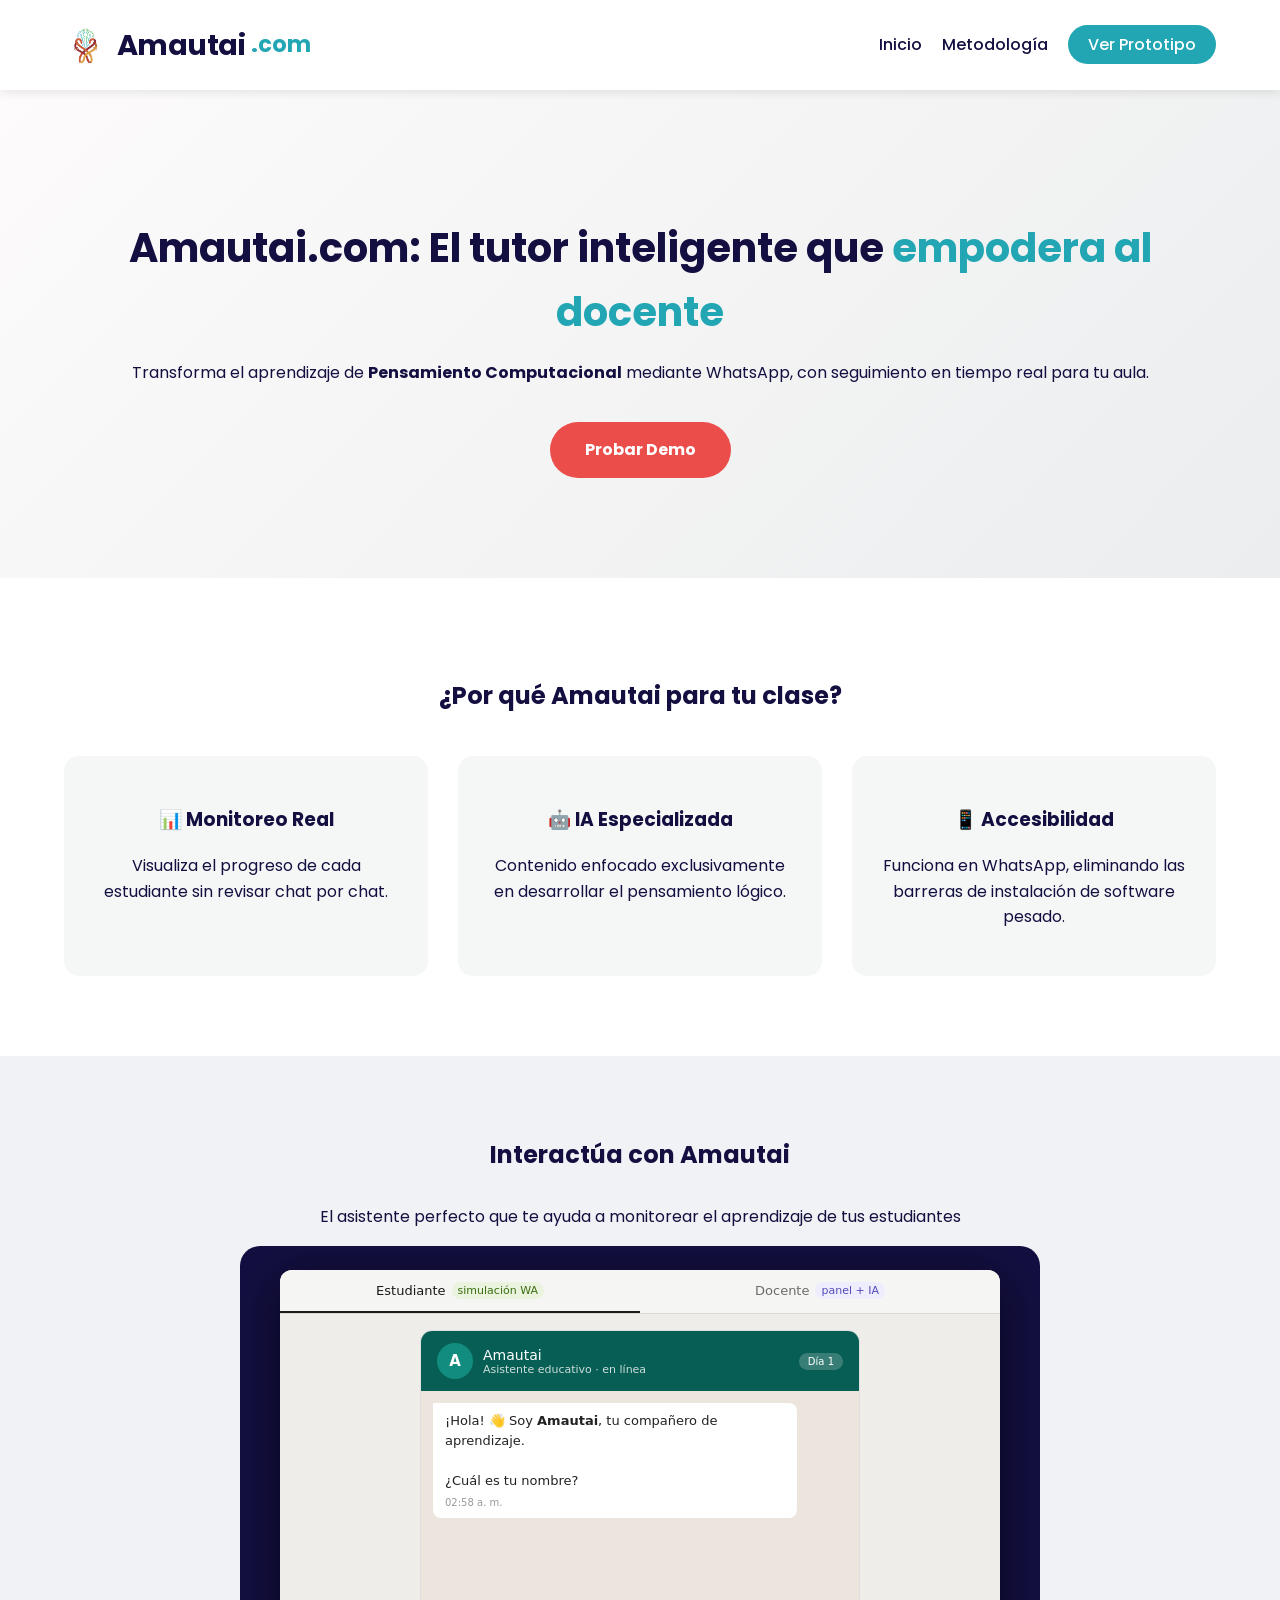
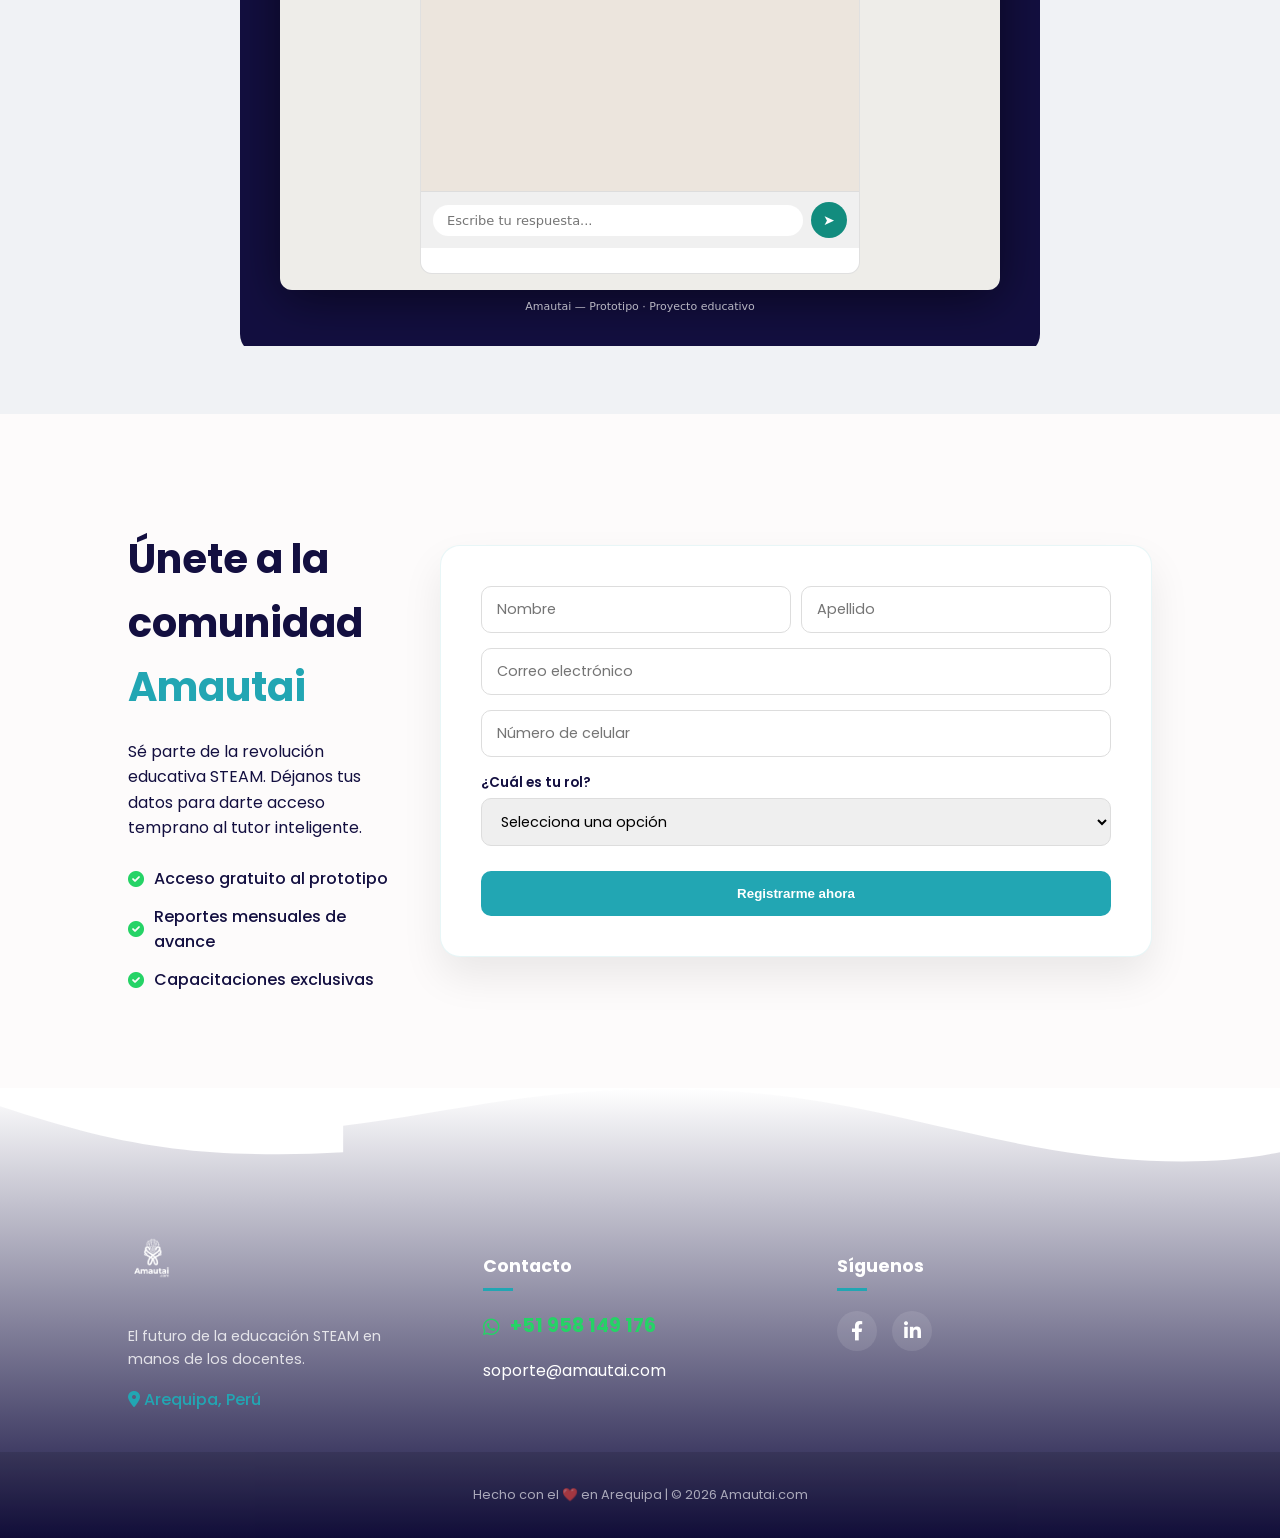
==== index.html @ c3c6268c "Add files via upload" ====
<!DOCTYPE html>
<html lang="es">
<head>
    <meta charset="UTF-8">
    <meta name="viewport" content="width=device-width, initial-scale=1.0">
    <title>Amautai - Tutor Inteligente de Pensamiento Computacional</title>
    <link rel="stylesheet" href="style.css">
    <link href="https://fonts.googleapis.com/css2?family=Poppins:wght@300;400;700&display=swap" rel="stylesheet">
    <link rel="stylesheet" href="https://cdnjs.cloudflare.com/ajax/libs/font-awesome/6.0.0/css/all.min.css">
</head>
<body>

    <nav class="navbar horizontal-nav">
        <div class="logo-container-horizontal">
            <img src="logo_simbolo.png" alt="Amautai Símbolo" class="logo-symbol">
            <span class="logo-text-horizontal">Amautai</span>
            <span class="logo-dot-horizontal">.com</span>
        </div>
        <ul>
            <li><a href="#inicio">Inicio</a></li>
            <li><a href="#metodologia">Metodología</a></li>
            <li><a href="#prototipo" class="btn-nav">Ver Prototipo</a></li>
        </ul>
    </nav>

    <header id="inicio" class="hero">
        <div class="hero-content">
            <h1>Amautai.com: El tutor inteligente que <span>empodera al docente</span></h1>
            <p>Transforma el aprendizaje de <strong>Pensamiento Computacional</strong> mediante WhatsApp, con seguimiento en tiempo real para tu aula.</p>
            <a href="#prototipo" class="cta-button">Probar Demo</a>
        </div>
    </header>

    <section id="metodologia" class="features">
        <h2>¿Por qué Amautai para tu clase?</h2>
        <div class="grid-features">
            <div class="card">
                <h3>📊 Monitoreo Real</h3>
                <p>Visualiza el progreso de cada estudiante sin revisar chat por chat.</p>
            </div>
            <div class="card">
                <h3>🤖 IA Especializada</h3>
                <p>Contenido enfocado exclusivamente en desarrollar el pensamiento lógico.</p>
            </div>
            <div class="card">
                <h3>📱 Accesibilidad</h3>
                <p>Funciona en WhatsApp, eliminando las barreras de instalación de software pesado.</p>
            </div>
        </div>
    </section>

<section id="prototipo" style="padding: 60px 0; background: #f0f2f5; text-align: center;">
    <h2 style="margin-bottom: 30px;">Interactúa con Amautai</h2>
     <p>El asistente perfecto que te ayuda a monitorear el aprendizaje de tus estudiantes</p>
    <div style="max-width: 800px; margin: 0 auto; border-radius: 20px; overflow: hidden; shadow: 0 10px 30px rgba(0,0,0,0.1);">
        <iframe src="prototipo.html" width="100%" height="700px" frameborder="0"></iframe>
    </div>
</section>
 
<section id="inscripcion" class="registration-section">
    <div class="container-form">
        <div class="form-text">
            <h2>Únete a la comunidad <span>Amautai</span></h2>
            <p>Sé parte de la revolución educativa STEAM. Déjanos tus datos para darte acceso temprano al tutor inteligente.</p>
            <ul class="form-benefits">
                <li><i class="fas fa-check-circle"></i> Acceso gratuito al prototipo</li>
                <li><i class="fas fa-check-circle"></i> Reportes mensuales de avance</li>
                <li><i class="fas fa-check-circle"></i> Capacitaciones exclusivas</li>
            </ul>
        </div>

        <div class="form-card">
            <form id="form-amautai">
              <div class="input-group">
                  <input type="text" name="Nombre" placeholder="Nombre" required>
                  <input type="text" name="Apellido" placeholder="Apellido" required>
              </div>
              <input type="email" name="Email" placeholder="Correo electrónico" required>
              <input type="tel" name="Celular" placeholder="Número de celular" required>
              
              <label for="rol">¿Cuál es tu rol?</label>
              <select id="rol" name="Rol" required>
                  <option value="" disabled selected>Selecciona una opción</option>
                  <option value="Docente">Docente</option>
                  <option value="Estudiante">Estudiante</option>
                  <option value="Director">Director de escuela</option>
                  <option value="Funcionario">Funcionario Público</option>
                  <option value="Otro">Otro</option>
              </select>
          
              <button type="submit" id="submit-btn" class="submit-btn">Registrarme ahora</button>
          </form>
          <script>
            const scriptURL = 'https://script.google.com/macros/s/AKfycbyCbWYqP9tep41-vk91Jm6f6fj07LHqyjNJozGKIVp92gCqxiF45FGIAkesZB-j1jw/exec' // Pega tu URL aquí
            const form = document.getElementById('form-amautai')
            const btn = document.getElementById('submit-btn')
          
            form.addEventListener('submit', e => {
              e.preventDefault()
              btn.disabled = true
              btn.innerText = "Enviando..."
              
              fetch(scriptURL, { method: 'POST', body: new FormData(form)})
                .then(response => {
                    alert('¡Gracias! Te has registrado correctamente en Amautai.')
                    btn.disabled = false
                    btn.innerText = "Registrarme ahora"
                    form.reset()
                })
                .catch(error => {
                    console.error('Error!', error.message)
                    alert('Hubo un error. Intenta de nuevo.')
                    btn.disabled = false
                })
            })
          </script>
        </div>
    </div>
</section>

<footer class="footer-styled">
    <div class="footer-wave">
        <svg data-name="Layer 1" xmlns="http://www.w3.org/2000/svg" viewBox="0 0 1200 120" preserveAspectRatio="none">
            <path d="M321.39,56.44c58-10.79,114.16-30.13,172-41.86,82.39-16.72,168.19-17.73,250.45-.39C823.78,31,906.67,72,985.66,92.83c70.05,18.48,146.53,26.09,214.34,3V0H0V27.35c63.47,33.41,111.2,53.15,162.22,63.22,47.85,9.44,105.27,11.2,159.17,5.87Z" class="shape-fill"></path>
        </svg>
    </div>
    
    <div class="footer-content">
        <div class="footer-brand">
            <img src="logo.png" alt="Amautai" class="footer-logo">
            <p>El futuro de la educación STEAM en manos de los docentes.</p>
            <div class="location">
                <span><i class="fas fa-map-marker-alt"></i> Arequipa, Perú</span>
            </div>
        </div>

        <div class="footer-links">
            <h4>Contacto</h4>
            <a href="https://wa.me/51958149176" class="wa-contact" target="_blank">
                <i class="fab fa-whatsapp"></i> +51 958 149 176
            </a>
            <p>soporte@amautai.com</p>
        </div>

        <div class="footer-social">
            <h4>Síguenos</h4>
            <div class="social-icons">
                <a href="https://www.facebook.com/profile.php?id=61585946237205" target="_blank" aria-label="Facebook"><i class="fab fa-facebook-f"></i></a>
                <a href="https://www.instagram.com/amautai.1?utm_source=qr&igsh=MXR4Mm44cTY4Y3E2NQ==" target="_blank" aria-label="LinkedIn"><i class="fab fa-linkedin-in"></i></a>
            </div>
        </div>
    </div>

    <div class="footer-credits">
        <p>Hecho con el ❤️ en Arequipa | &copy; 2026 Amautai.com</p>
    </div>
</footer>

</body>
</html>
---- style.css ----
:root {
    --principal: #22A6B3;
    --oscuro: #130f40;
    --acento: #eb4d4b;
    --gris-claro: #f4f7f6;
}

body {
    font-family: 'Poppins', sans-serif;
    margin: 0;
    color: var(--oscuro);
    line-height: 1.6;
    scroll-behavior: smooth;
}

/* --- BARRA DE NAVEGACIÓN HORIZONTAL --- */
.horizontal-nav {
    display: flex;
    justify-content: space-between;
    align-items: center;
    padding: 1rem 5%;
    background: white;
    box-shadow: 0 2px 10px rgba(0,0,0,0.1);
    position: sticky;
    top: 0;
    z-index: 1000;
}

.logo-container-horizontal {
    display: flex;
    align-items: center;
    gap: 10px; /* Espacio entre el símbolo y el texto */
    font-family: 'Poppins', sans-serif;
    text-decoration: none;
}

.logo-symbol {
    height: 40px; /* Ajusta la altura del símbolo */
    width: auto;
}

.logo-text-horizontal {
    font-weight: 700;
    font-size: 1.8rem;
    color: #130f40;
    letter-spacing: -0.5px; /* Junta un poco las letras de Amautai */
}

.logo-dot-horizontal {
    font-weight: 700;
    font-size: 1.4rem;
    color: #22A6B3;
    margin-left: -4px; /* ESTO junta el .com a la palabra */
    display: inline-block;
    vertical-align: baseline; /* Alinea por la parte de abajo de las letras */
}

.horizontal-nav ul {
    display: flex;
    list-style: none;
    gap: 20px;
    align-items: center;
}

.horizontal-nav a {
    text-decoration: none;
    color: var(--oscuro);
    font-weight: 500;
}

.btn-nav {
    background: var(--principal);
    color: white !important;
    padding: 8px 20px;
    border-radius: 20px;
}

/* Ajuste para móviles */
@media (max-width: 768px) {
    .horizontal-nav {
        flex-direction: column;
        gap: 15px;
    }
    .logo-container-horizontal {
        margin-bottom: 10px;
    }
}

/* Hero */
.hero {
    padding: 100px 5%;
    background: linear-gradient(135deg, #fdfbfb 0%, #ebedee 100%);
    text-align: center;
}

.hero h1 { font-size: 2.5rem; margin-bottom: 1rem; }

.hero span { color: var(--principal); }

.cta-button {
    display: inline-block;
    margin-top: 20px;
    padding: 15px 35px;
    background: var(--acento);
    color: white;
    text-decoration: none;
    border-radius: 30px;
    font-weight: bold;
    transition: 0.3s;
}

/* Secciones */
.features { padding: 80px 5%; background: white; text-align: center; }

.grid-features {
    display: grid;
    grid-template-columns: repeat(auto-fit, minmax(250px, 1fr));
    gap: 30px;
    margin-top: 40px;
}

.card {
    padding: 30px;
    border-radius: 15px;
    background: var(--gris-claro);
    transition: transform 0.3s;
}

.card:hover { transform: translateY(-10px); }

/* Espacio Prototipo */
.prototype-section {
    padding: 80px 5%;
    background: var(--oscuro);
    color: white;
    text-align: center;
}

.prototype-placeholder {
    width: 100%;
    max-width: 800px;
    height: 500px;
    margin: 40px auto;
    background: rgba(255,255,255,0.1);
    border: 2px dashed var(--principal);
    display: flex;
    align-items: center;
    justify-content: center;
    border-radius: 20px;
}

/* --- SECCIÓN DE INSCRIPCIÓN --- */
.registration-section {
    padding: 80px 10%;
    background: #fdfbfb;
    display: flex;
    justify-content: center;
}

.container-form {
    display: grid;
    grid-template-columns: 1fr 1fr;
    gap: 50px;
    align-items: center;
    max-width: 1100px;
}

.form-text h2 {
    font-size: 2.5rem;
    margin-bottom: 20px;
}

.form-text span {
    color: var(--principal);
}

.form-benefits {
    list-style: none;
    padding: 0;
    margin-top: 25px;
}

.form-benefits li {
    margin-bottom: 12px;
    display: flex;
    align-items: center;
    gap: 10px;
    font-weight: 500;
}

.form-benefits i {
    color: #25d366;
}

/* Tarjeta del Formulario */
.form-card {
    background: white;
    padding: 40px;
    border-radius: 20px;
    box-shadow: 0 20px 40px rgba(0,0,0,0.08);
    border: 1px solid rgba(34, 166, 179, 0.1);
}

#form-amautai {
    display: flex;
    flex-direction: column;
    gap: 15px;
}

.input-group {
    display: flex;
    gap: 10px;
}

input, select {
    padding: 12px 15px;
    border: 1px solid #ddd;
    border-radius: 10px;
    font-family: 'Poppins', sans-serif;
    font-size: 0.9rem;
    outline: none;
    transition: 0.3s;
}

input:focus, select:focus {
    border-color: var(--principal);
    box-shadow: 0 0 8px rgba(34, 166, 179, 0.2);
}

label {
    font-size: 0.85rem;
    font-weight: 600;
    margin-bottom: -10px;
    color: var(--oscuro);
}

.submit-btn {
    background: var(--principal);
    color: white;
    padding: 15px;
    border: none;
    border-radius: 10px;
    font-weight: bold;
    cursor: pointer;
    transition: 0.3s;
    margin-top: 10px;
}

.submit-btn:hover {
    background: var(--oscuro);
    transform: translateY(-2px);
}

/* Ajuste para móviles */
@media (max-width: 850px) {
    .container-form {
        grid-template-columns: 1fr;
        text-align: center;
    }
    .form-benefits li {
        justify-content: center;
    }
    .input-group {
        flex-direction: column;
    }
}

/* --- FOOTER ESTILIZADO --- */
.footer-styled {
    background: linear-gradient(180deg, #ffffff 0%, #130f40 100%);
    position: relative;
    padding-top: 100px;
    color: #ffffff;
}

/* El efecto de onda superior */
.footer-wave {
    position: absolute;
    top: 0;
    left: 0;
    width: 100%;
    overflow: hidden;
    line-height: 0;
}

.footer-wave svg {
    position: relative;
    display: block;
    width: calc(100% + 1.3px);
    height: 80px;
}

.footer-wave .shape-fill {
    fill: #ffffff;
}

.footer-content {
    display: grid;
    grid-template-columns: repeat(auto-fit, minmax(250px, 1fr));
    gap: 40px;
    padding: 40px 10%;
    align-items: start;
}

.footer-logo {
    height: 60px;
    filter: brightness(0) invert(1); /* Vuelve el logo blanco si es oscuro */
    margin-bottom: 15px;
}

.footer-brand p {
    font-size: 0.9rem;
    opacity: 0.8;
    max-width: 300px;
}

.location {
    margin-top: 15px;
    font-weight: 500;
    color: var(--principal);
}

.footer-links h4, .footer-social h4 {
    font-size: 1.1rem;
    margin-bottom: 20px;
    position: relative;
}

.footer-links h4::after, .footer-social h4::after {
    content: '';
    display: block;
    width: 30px;
    height: 3px;
    background: var(--principal);
    margin-top: 8px;
}

.wa-contact {
    display: flex;
    align-items: center;
    gap: 10px;
    color: #25d366;
    text-decoration: none;
    font-size: 1.2rem;
    font-weight: 700;
    transition: 0.3s;
}

.wa-contact:hover {
    transform: scale(1.05);
}

.social-icons {
    display: flex;
    gap: 15px;
}

.social-icons a {
    width: 40px;
    height: 40px;
    background: rgba(255,255,255,0.1);
    display: flex;
    align-items: center;
    justify-content: center;
    border-radius: 50%;
    color: white;
    text-decoration: none;
    transition: 0.4s;
    font-size: 1.2rem;
}

.social-icons a:hover {
    background: var(--principal);
    transform: translateY(-5px);
    box-shadow: 0 5px 15px rgba(34, 166, 179, 0.4);
}

.footer-credits {
    text-align: center;
    padding: 20px;
    background: rgba(0,0,0,0.2);
    font-size: 0.8rem;
    opacity: 0.6;
}

/* Mobile Adjustments */
@media (max-width: 768px) {
    .footer-content { text-align: center; }
    .social-icons { justify-content: center; }
    .footer-brand p { margin: 0 auto; }
}
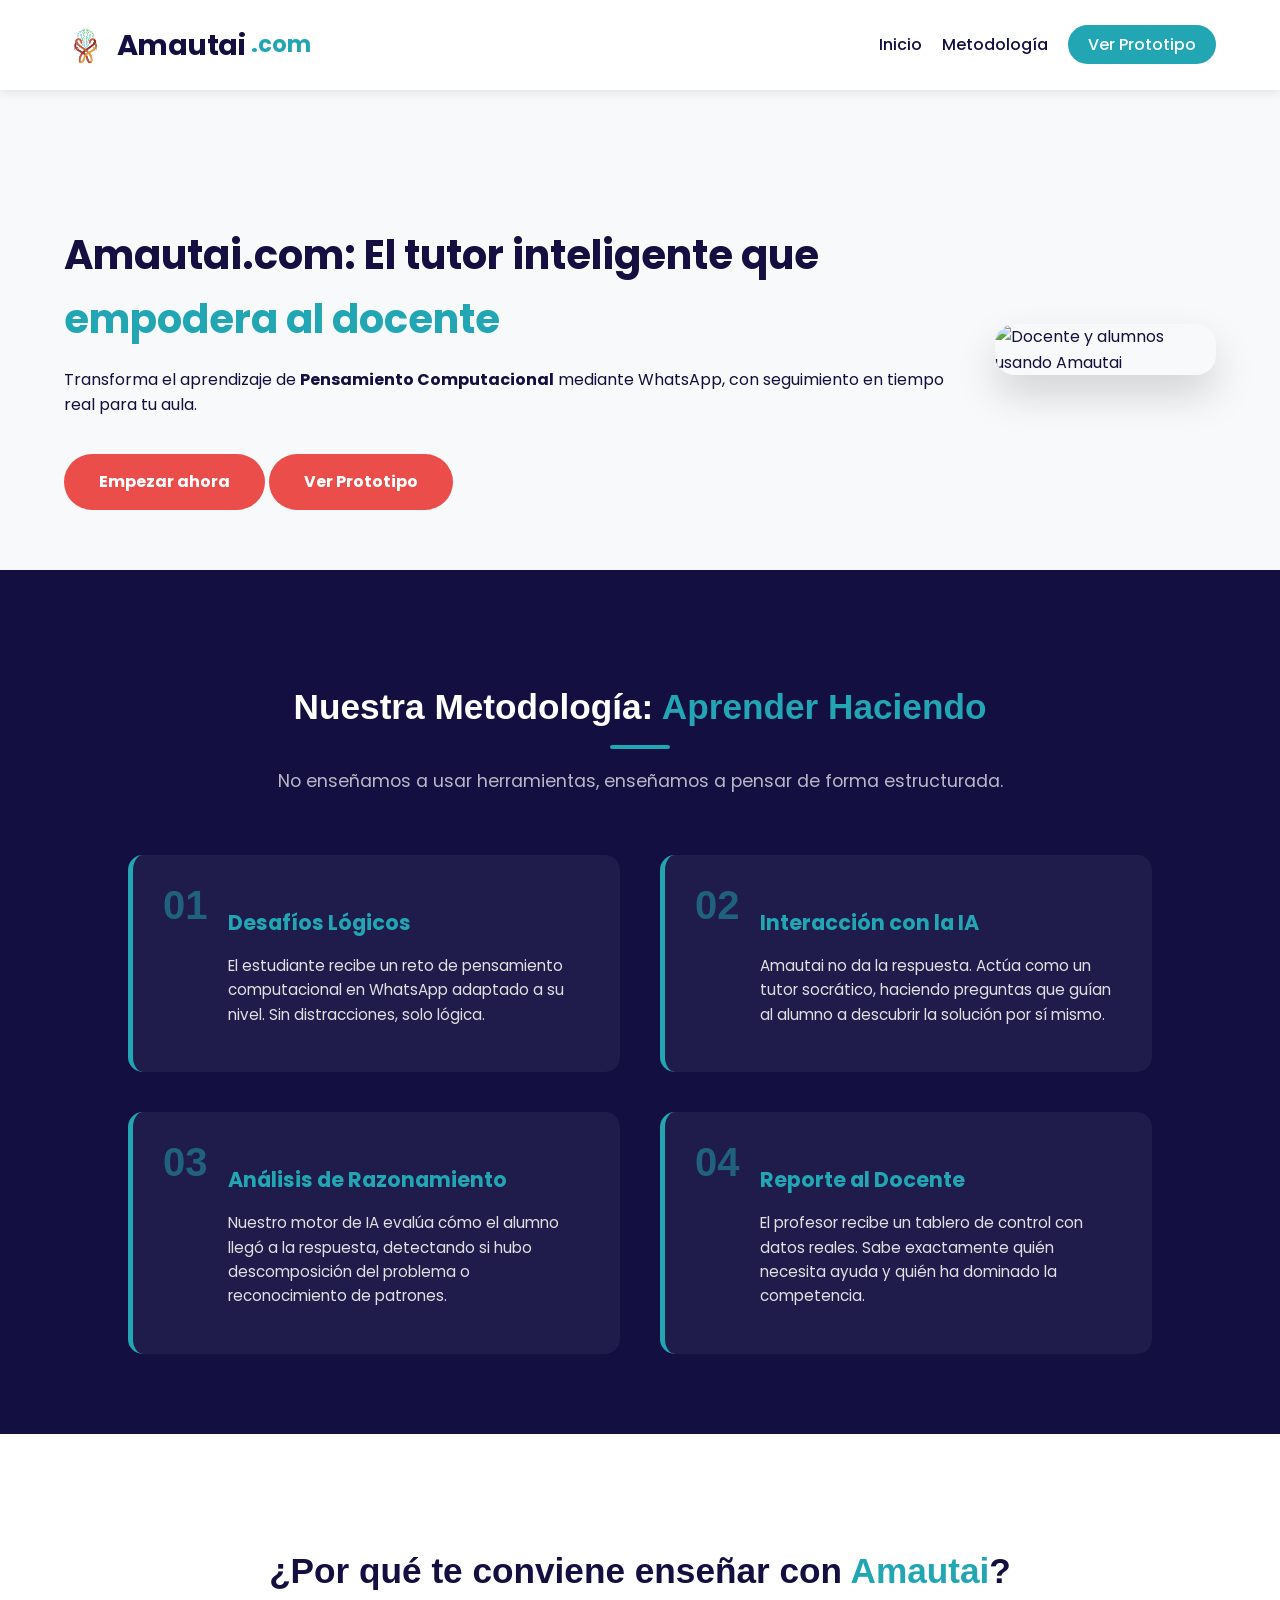
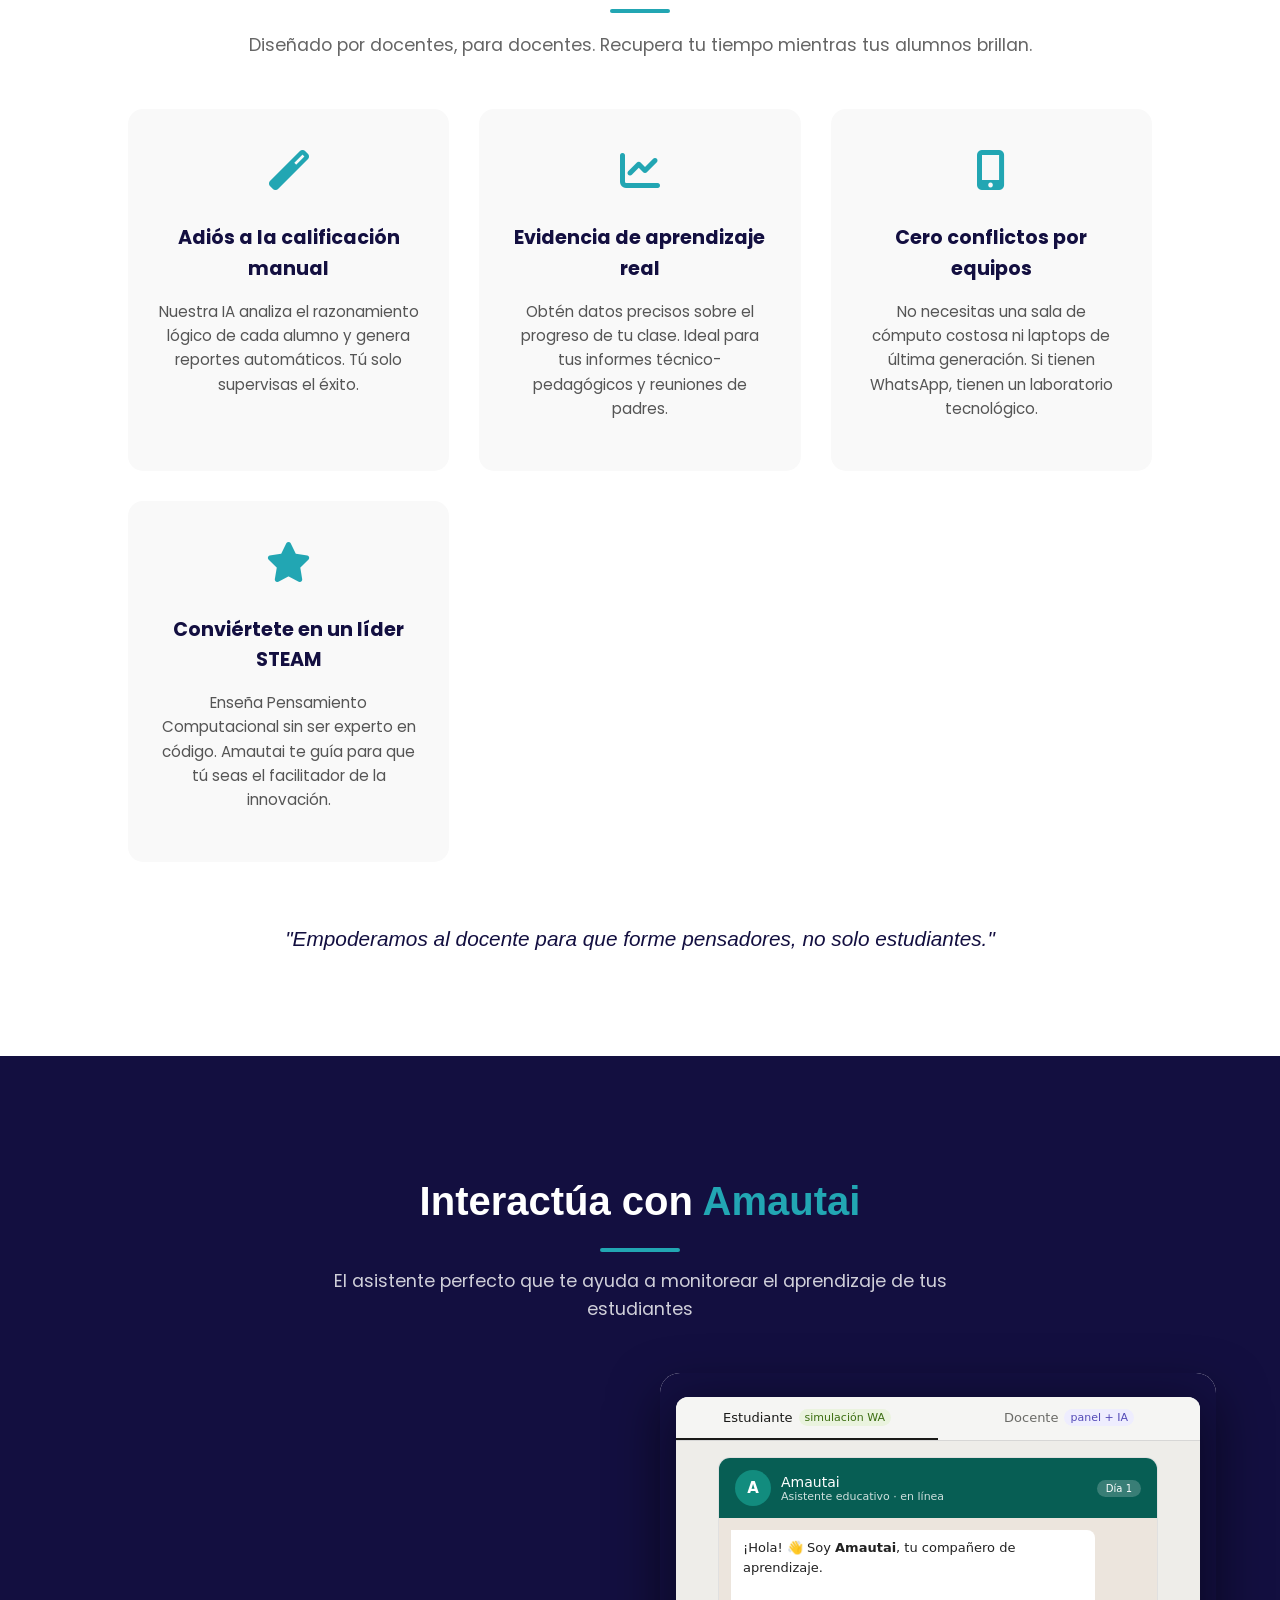
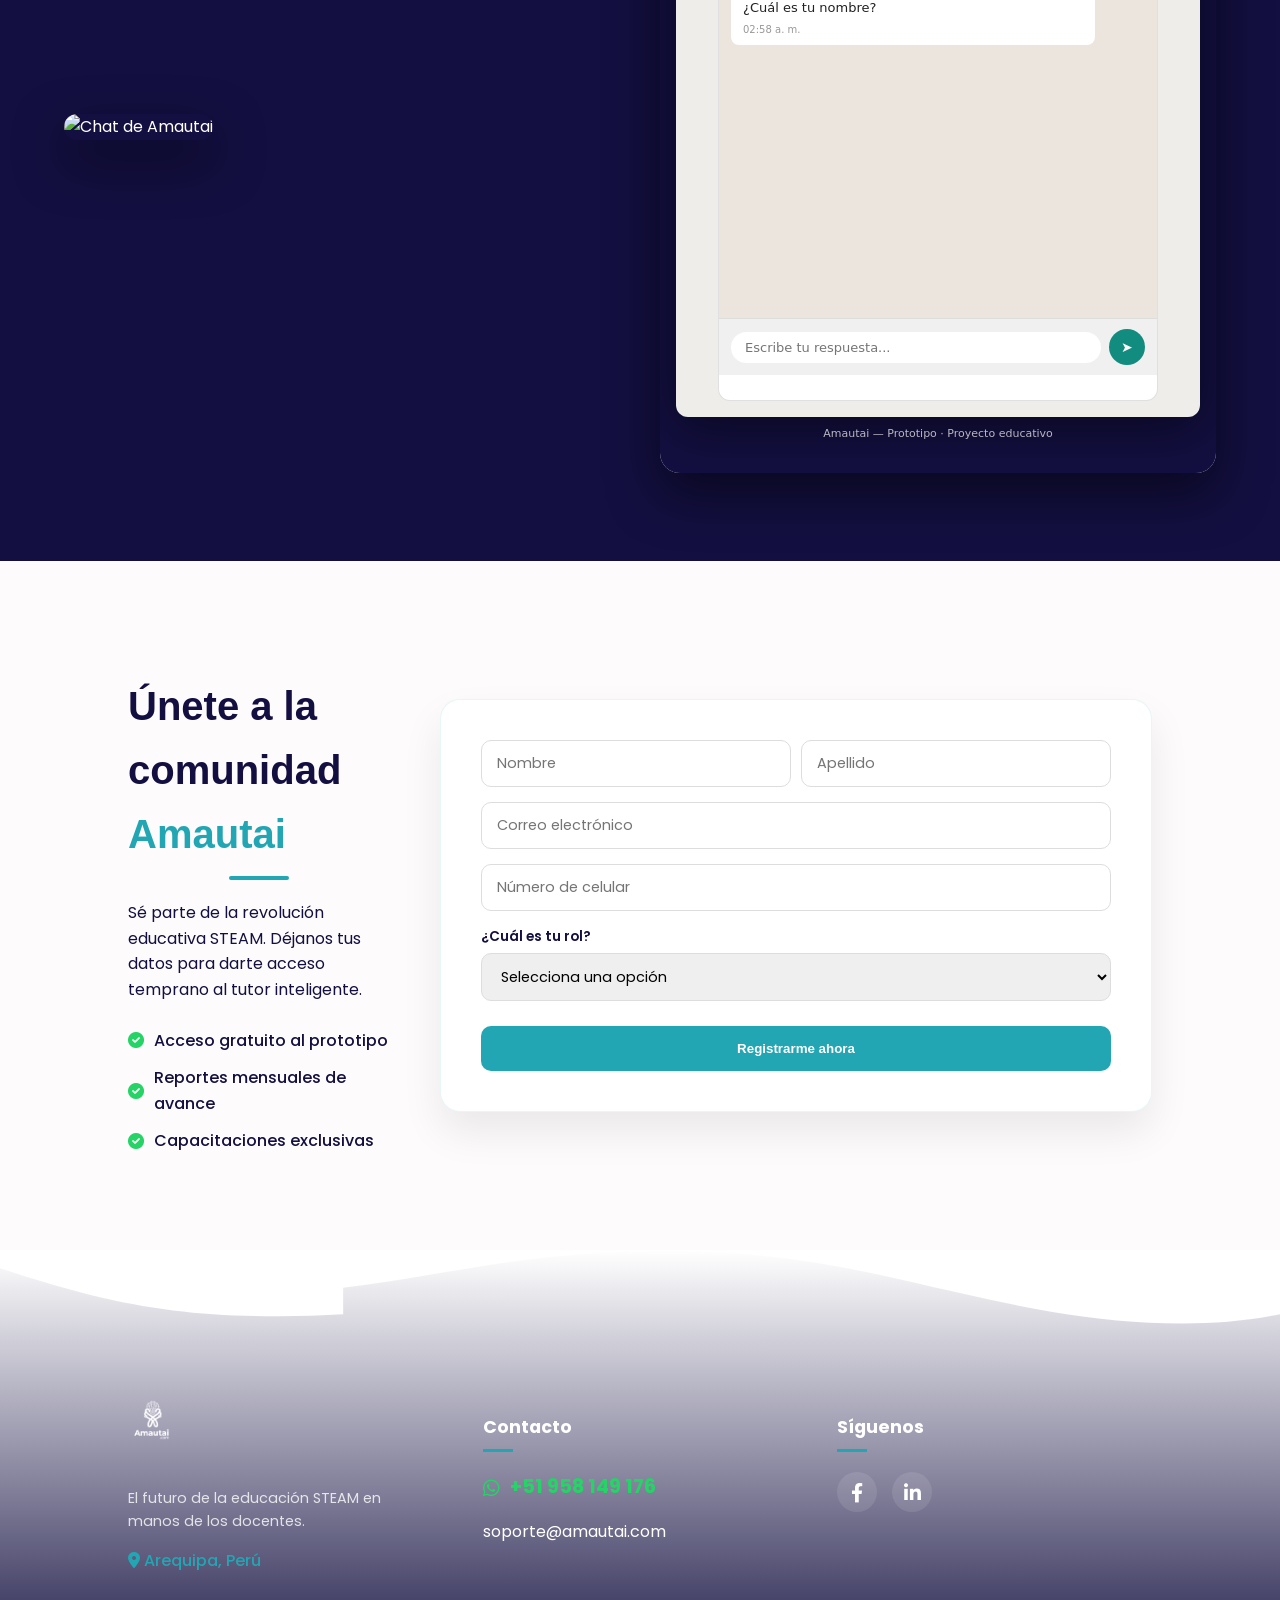
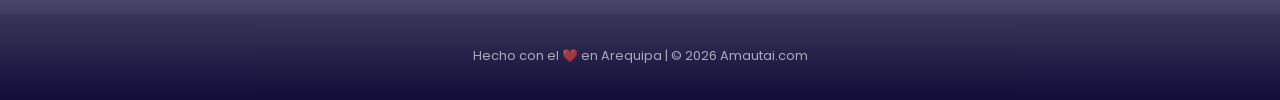
==== commit 742f6720: "Add files via upload" ====
--- a/index.html
+++ b/index.html
@@ -22,38 +22,115 @@
             <li><a href="#prototipo" class="btn-nav">Ver Prototipo</a></li>
         </ul>
     </nav>
-
-    <header id="inicio" class="hero">
-        <div class="hero-content">
-            <h1>Amautai.com: El tutor inteligente que <span>empodera al docente</span></h1>
+    
+<section id="inicio" class="hero-section">
+    <div class="hero-container">
+        <div class="hero-text">
+           <h1>Amautai.com: El tutor inteligente que <span>empodera al docente</span></h1>
             <p>Transforma el aprendizaje de <strong>Pensamiento Computacional</strong> mediante WhatsApp, con seguimiento en tiempo real para tu aula.</p>
-            <a href="#prototipo" class="cta-button">Probar Demo</a>
-        </div>
-    </header>
-
-    <section id="metodologia" class="features">
-        <h2>¿Por qué Amautai para tu clase?</h2>
-        <div class="grid-features">
-            <div class="card">
-                <h3>📊 Monitoreo Real</h3>
-                <p>Visualiza el progreso de cada estudiante sin revisar chat por chat.</p>
-            </div>
-            <div class="card">
-                <h3>🤖 IA Especializada</h3>
-                <p>Contenido enfocado exclusivamente en desarrollar el pensamiento lógico.</p>
-            </div>
-            <div class="card">
-                <h3>📱 Accesibilidad</h3>
-                <p>Funciona en WhatsApp, eliminando las barreras de instalación de software pesado.</p>
-            </div>
-        </div>
-    </section>
-
-<section id="prototipo" style="padding: 60px 0; background: #f0f2f5; text-align: center;">
-    <h2 style="margin-bottom: 30px;">Interactúa con Amautai</h2>
-     <p>El asistente perfecto que te ayuda a monitorear el aprendizaje de tus estudiantes</p>
-    <div style="max-width: 800px; margin: 0 auto; border-radius: 20px; overflow: hidden; shadow: 0 10px 30px rgba(0,0,0,0.1);">
-        <iframe src="prototipo.html" width="100%" height="700px" frameborder="0"></iframe>
+            <div class="hero-btns">
+                <a href="#inscripcion" class="btn-primary">Empezar ahora</a>
+                <a href="#prototipo" class="btn-secondary">Ver Prototipo</a>
+            </div>
+        </div>
+        <div class="hero-image">
+            <img src="hero-amautai.png" alt="Docente y alumnos usando Amautai">
+        </div>
+    </div>
+</section>
+
+<section id="metodologia" class="methodology-section">
+    <div class="container">
+        <h2 class="section-title">Nuestra Metodología: <span>Aprender Haciendo</span></h2>
+        <p class="section-subtitle">No enseñamos a usar herramientas, enseñamos a pensar de forma estructurada.</p>
+
+        <div class="methodology-steps">
+            <div class="step">
+                <div class="step-number">01</div>
+                <div class="step-content">
+                    <h3>Desafíos Lógicos</h3>
+                    <p>El estudiante recibe un reto de pensamiento computacional en WhatsApp adaptado a su nivel. Sin distracciones, solo lógica.</p>
+                </div>
+            </div>
+
+            <div class="step">
+                <div class="step-number">02</div>
+                <div class="step-content">
+                    <h3>Interacción con la IA</h3>
+                    <p>Amautai no da la respuesta. Actúa como un tutor socrático, haciendo preguntas que guían al alumno a descubrir la solución por sí mismo.</p>
+                </div>
+            </div>
+
+            <div class="step">
+                <div class="step-number">03</div>
+                <div class="step-content">
+                    <h3>Análisis de Razonamiento</h3>
+                    <p>Nuestro motor de IA evalúa cómo el alumno llegó a la respuesta, detectando si hubo descomposición del problema o reconocimiento de patrones.</p>
+                </div>
+            </div>
+
+            <div class="step">
+                <div class="step-number">04</div>
+                <div class="step-content">
+                    <h3>Reporte al Docente</h3>
+                    <p>El profesor recibe un tablero de control con datos reales. Sabe exactamente quién necesita ayuda y quién ha dominado la competencia.</p>
+                </div>
+            </div>
+        </div>
+    </div>
+</section>
+
+  <section id="beneficios-docente" class="teacher-benefits">
+    <div class="container">
+        <h2 class="section-title">¿Por qué te conviene enseñar con <span>Amautai</span>?</h2>
+        <p class="section-subtitle">Diseñado por docentes, para docentes. Recupera tu tiempo mientras tus alumnos brillan.</p>
+
+        <div class="benefits-grid">
+            <div class="benefit-card">
+                <div class="benefit-icon"><i class="fas fa-magic"></i></div>
+                <h3>Adiós a la calificación manual</h3>
+                <p>Nuestra IA analiza el razonamiento lógico de cada alumno y genera reportes automáticos. Tú solo supervisas el éxito.</p>
+            </div>
+
+            <div class="benefit-card">
+                <div class="benefit-icon"><i class="fas fa-chart-line"></i></div>
+                <h3>Evidencia de aprendizaje real</h3>
+                <p>Obtén datos precisos sobre el progreso de tu clase. Ideal para tus informes técnico-pedagógicos y reuniones de padres.</p>
+            </div>
+
+            <div class="benefit-card">
+                <div class="benefit-icon"><i class="fas fa-mobile-alt"></i></div>
+                <h3>Cero conflictos por equipos</h3>
+                <p>No necesitas una sala de cómputo costosa ni laptops de última generación. Si tienen WhatsApp, tienen un laboratorio tecnológico.</p>
+            </div>
+
+            <div class="benefit-card">
+                <div class="benefit-icon"><i class="fas fa-star"></i></div>
+                <h3>Conviértete en un líder STEAM</h3>
+                <p>Enseña Pensamiento Computacional sin ser experto en código. Amautai te guía para que tú seas el facilitador de la innovación.</p>
+            </div>
+        </div>
+
+        <div class="teacher-quote">
+            <blockquote>"Empoderamos al docente para que forme pensadores, no solo estudiantes."</blockquote>
+        </div>
+    </div>
+</section>
+
+<section id="prototipo" class="prototipo-full-azul">
+    <div class="container-titulo-blanco">
+        <h2>Interactúa con <span>Amautai</span></h2>
+        <p>El asistente perfecto que te ayuda a monitorear el aprendizaje de tus estudiantes</p>
+    </div>
+    
+    <div class="proto-display">
+        <div class="proto-mockup">
+            <img src="mockup-whatsapp.png" alt="Chat de Amautai">
+        </div>
+        
+      <div class="proto-iframe">
+          <iframe src="prototipo.html" title="Simulador Amautai" scrolling="no"></iframe>
+      </div>
     </div>
 </section>
  
--- a/style.css
+++ b/style.css
@@ -87,17 +87,12 @@
 }
 
 /* Hero */
-.hero {
-    padding: 100px 5%;
-    background: linear-gradient(135deg, #fdfbfb 0%, #ebedee 100%);
-    text-align: center;
-}
-
-.hero h1 { font-size: 2.5rem; margin-bottom: 1rem; }
-
-.hero span { color: var(--principal); }
-
-.cta-button {
+
+.hero-text h1 { font-size: 2.5rem; margin-bottom: 1rem; }
+
+.hero-text span { color: var(--principal); }
+
+.btn-primary {
     display: inline-block;
     margin-top: 20px;
     padding: 15px 35px;
@@ -109,6 +104,38 @@
     transition: 0.3s;
 }
 
+.btn-secondary {
+    display: inline-block;
+    margin-top: 20px;
+    padding: 15px 35px;
+    background: var(--acento);
+    color: white;
+    text-decoration: none;
+    border-radius: 30px;
+    font-weight: bold;
+    transition: 0.3s;
+}
+
+.hero-section {
+    padding: 100px 5% 60px;
+    background: #f8f9fa;
+}
+.hero-container {
+    display: flex;
+    align-items: center;
+    gap: 50px;
+    max-width: 1200px;
+    margin: 0 auto;
+}
+.hero-image img {
+    width: 100%;
+    border-radius: 20px;
+    box-shadow: 0 20px 40px rgba(0,0,0,0.15);
+}
+@media (max-width: 768px) {
+    .hero-container { flex-direction: column; text-align: center; }
+}
+
 /* Secciones */
 .features { padding: 80px 5%; background: white; text-align: center; }
 
@@ -128,7 +155,201 @@
 
 .card:hover { transform: translateY(-10px); }
 
+/* --- SECCIÓN METODOLOGÍA --- */
+.methodology-section {
+    padding: 80px 10%;
+    background-color: #130f40; /* Fondo azul oscuro para contrastar con la sección anterior */
+    color: white;
+}
+
+.methodology-section .section-title {
+    color: white;
+    text-align: center;
+}
+
+.methodology-section .section-subtitle {
+    color: rgba(255,255,255,0.7);
+    text-align: center;
+    margin-bottom: 60px;
+}
+
+.methodology-steps {
+    display: grid;
+    grid-template-columns: 1fr 1fr;
+    gap: 40px;
+    position: relative;
+}
+
+.step {
+    display: flex;
+    gap: 20px;
+    background: rgba(255, 255, 255, 0.05);
+    padding: 30px;
+    border-radius: 15px;
+    border-left: 5px solid #22A6B3;
+    transition: 0.3s;
+}
+
+.step:hover {
+    background: rgba(255, 255, 255, 0.1);
+    transform: scale(1.02);
+}
+
+.step-number {
+    font-size: 2.5rem;
+    font-weight: 800;
+    color: #22A6B3;
+    opacity: 0.5;
+    line-height: 1;
+}
+
+.step-content h3 {
+    margin-bottom: 10px;
+    font-size: 1.3rem;
+    color: #22A6B3;
+}
+
+.step-content p {
+    font-size: 0.95rem;
+    line-height: 1.6;
+    color: #e0e0e0;
+}
+
+/* Ajuste móvil */
+@media (max-width: 850px) {
+    .methodology-steps {
+        grid-template-columns: 1fr;
+    }
+}
+
+/* --- SECCIÓN BENEFICIOS DOCENTE --- */
+.teacher-benefits {
+    padding: 80px 10%;
+    background-color: #ffffff;
+    text-align: center;
+}
+
+.section-title {
+    font-size: 2.2rem;
+    color: #130f40;
+    margin-bottom: 10px;
+}
+
+.section-title span {
+    color: #22A6B3;
+}
+
+.section-subtitle {
+    color: #666;
+    margin-bottom: 50px;
+    font-size: 1.1rem;
+}
+
+.benefits-grid {
+    display: grid;
+    grid-template-columns: repeat(auto-fit, minmax(250px, 1fr));
+    gap: 30px;
+}
+
+.benefit-card {
+    padding: 30px;
+    background: #f9f9f9;
+    border-radius: 15px;
+    transition: all 0.3s ease;
+    border-bottom: 4px solid transparent;
+}
+
+.benefit-card:hover {
+    transform: translateY(-10px);
+    background: white;
+    box-shadow: 0 15px 30px rgba(0,0,0,0.1);
+    border-bottom: 4px solid #22A6B3;
+}
+
+.benefit-icon {
+    font-size: 2.5rem;
+    color: #22A6B3;
+    margin-bottom: 20px;
+}
+
+.benefit-card h3 {
+    color: #130f40;
+    margin-bottom: 15px;
+    font-size: 1.2rem;
+}
+
+.benefit-card p {
+    font-size: 0.95rem;
+    color: #555;
+    line-height: 1.6;
+}
+
+.teacher-quote {
+    margin-top: 60px;
+    font-style: italic;
+    color: #130f40;
+    font-size: 1.3rem;
+    font-weight: 500;
+}
+
+.container-flex {
+    display: flex;
+    align-items: center;
+    gap: 60px;
+    padding: 60px 0;
+}
+.benefit-img img {
+    width: 100%;
+    max-width: 500px;
+    border-radius: 15px;
+}
+
+/* Adaptación móvil */
+@media (max-width: 768px) {
+    .teacher-benefits { padding: 50px 5%; }
+}
+
 /* Espacio Prototipo */
+
+/* --- ESTILO PARA TÍTULOS DE SECCIÓN --- */
+
+.text-center, .prototipo-preview div:first-child {
+    text-align: center; /* Centra el texto */
+    margin-bottom: 40px;
+    padding: 20px;
+}
+
+h2 {
+    font-family: 'Montserrat', sans-serif; /* O la fuente que estés usando */
+    font-size: 2.5rem;
+    color: #130f40; /* El azul oscuro de tu marca */
+    font-weight: 700;
+    margin-bottom: 15px;
+}
+
+h2 span {
+    color: #22A6B3; /* El turquesa para resaltar "Amautai" o "IA" */
+    position: relative;
+}
+
+/* Línea decorativa debajo del título para que sea "bonito" */
+h2::after {
+    content: '';
+    display: block;
+    width: 60px;
+    height: 4px;
+    background: #22A6B3;
+    margin: 10px auto 0;
+    border-radius: 2px;
+}
+
+.prototipo-preview p {
+    font-size: 1.1rem;
+    color: #666;
+    max-width: 600px;
+    margin: 0 auto;
+}
+
 .prototype-section {
     padding: 80px 5%;
     background: var(--oscuro);
@@ -148,6 +369,87 @@
     justify-content: center;
     border-radius: 20px;
 }
+
+/* --- SECCIÓN PROTOTIPO FONDO AZUL --- */
+
+.prototipo-full-azul {
+    background-color: #130f40; /* El azul oscuro de Amautai */
+    padding: 80px 5%;
+    color: white; /* Cambia el texto general a blanco */
+}
+
+.container-titulo-blanco {
+    text-align: center;
+    margin-bottom: 50px;
+}
+
+.container-titulo-blanco h2 {
+    color: white !important; /* Forzamos que sea blanco */
+    font-size: 2.5rem;
+    margin-bottom: 15px;
+}
+
+.container-titulo-blanco h2 span {
+    color: #22A6B3; /* El turquesa resalta sobre el azul */
+}
+
+/* La línea decorativa debajo del título */
+.container-titulo-blanco h2::after {
+    content: '';
+    display: block;
+    width: 80px;
+    height: 4px;
+    background: #22A6B3;
+    margin: 15px auto 0;
+    border-radius: 2px;
+}
+
+.container-titulo-blanco p {
+    color: rgba(255, 255, 255, 0.8); /* Blanco suavizado */
+    max-width: 700px;
+    margin: 0 auto;
+    font-size: 1.1rem;
+}
+
+/* Ajuste de la rejilla (Grid) */
+.proto-display {
+    display: flex;
+    flex-wrap: wrap;
+    gap: 40px;
+    max-width: 1200px;
+    margin: 0 auto;
+    align-items: center;
+}
+
+.proto-mockup, .proto-iframe {
+    flex: 1;
+    min-width: 320px;
+}
+
+.proto-iframe iframe {
+    width: 100%;
+    height: 700px; /* Aumentamos un poco la altura para que el contenido quepa cómodo */
+    border-radius: 20px;
+    border: none; /* Quitamos el borde del iframe para que no cree doble línea */
+    background: white;
+    box-shadow: 0 20px 50px rgba(0,0,0,0.5);
+    overflow: hidden; /* Evita que el iframe intente mostrar barras propias */
+}
+
+.proto-mockup img {
+    width: 100%;
+    height: 700px; /* Forzamos a que la imagen mida lo mismo que el simulador */
+    object-fit: cover; /* Esto hace que la imagen se recorte un poquito pero no se estire feo */
+    border-radius: 20px;
+    box-shadow: 0 20px 50px rgba(0,0,0,0.5);
+}
+
+/* Responsivo para celulares */
+@media (max-width: 768px) {
+    .prototipo-full-azul { padding: 50px 20px; }
+    .proto-mockup { display: none; } /* En móvil mejor solo mostrar el simulador */
+}
+
 
 /* --- SECCIÓN DE INSCRIPCIÓN --- */
 .registration-section {
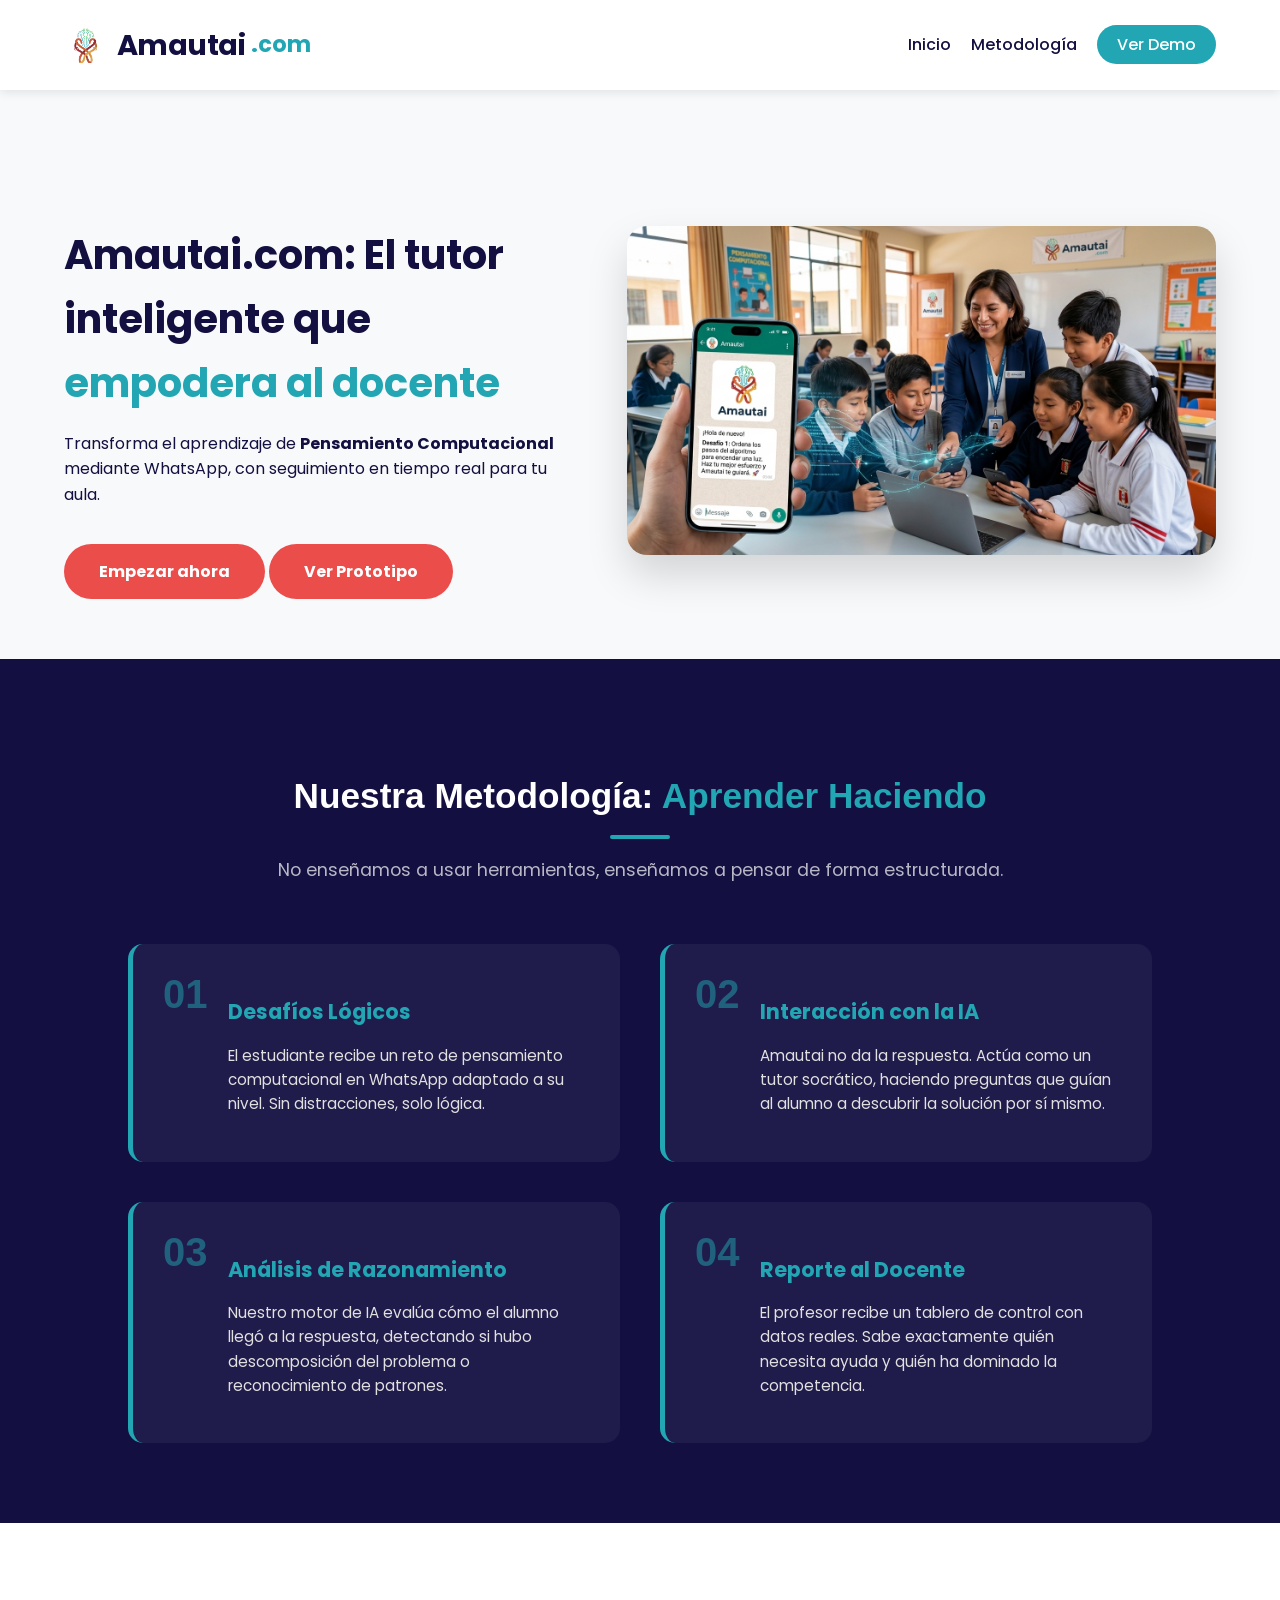
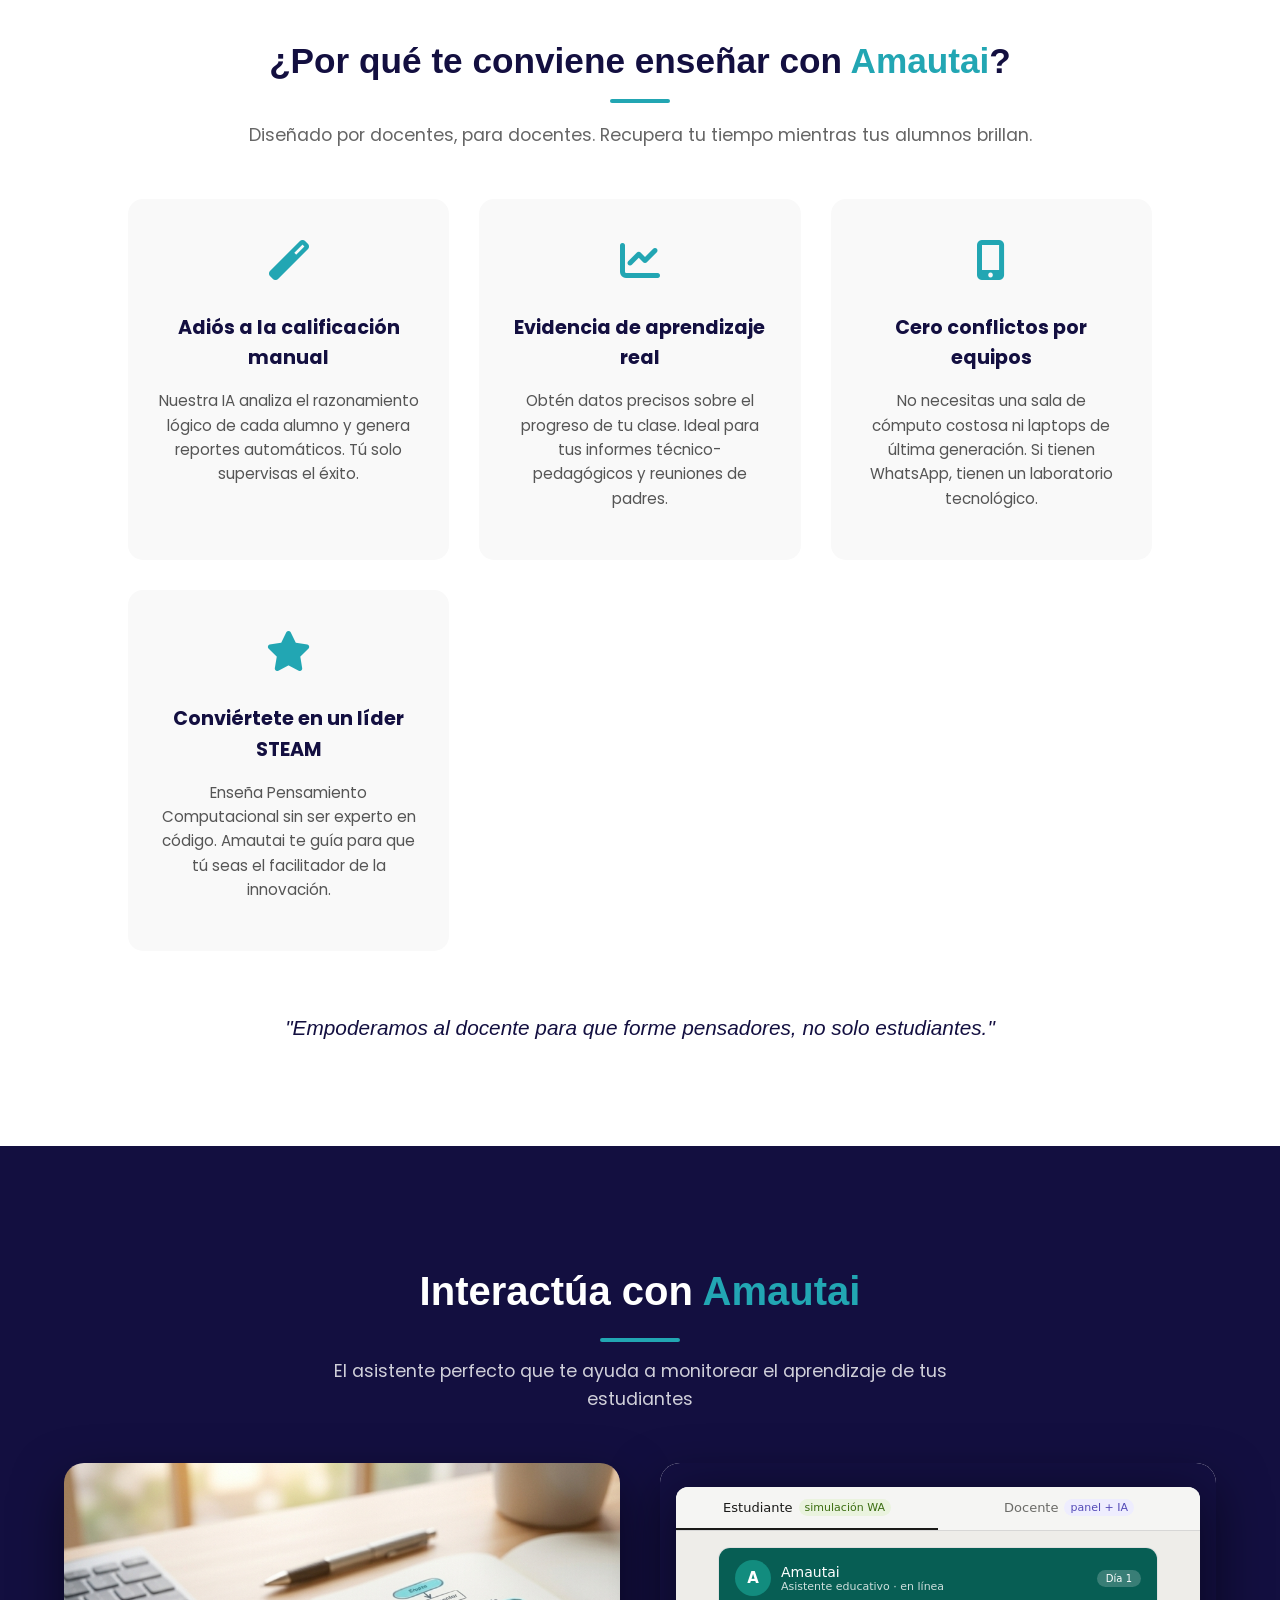
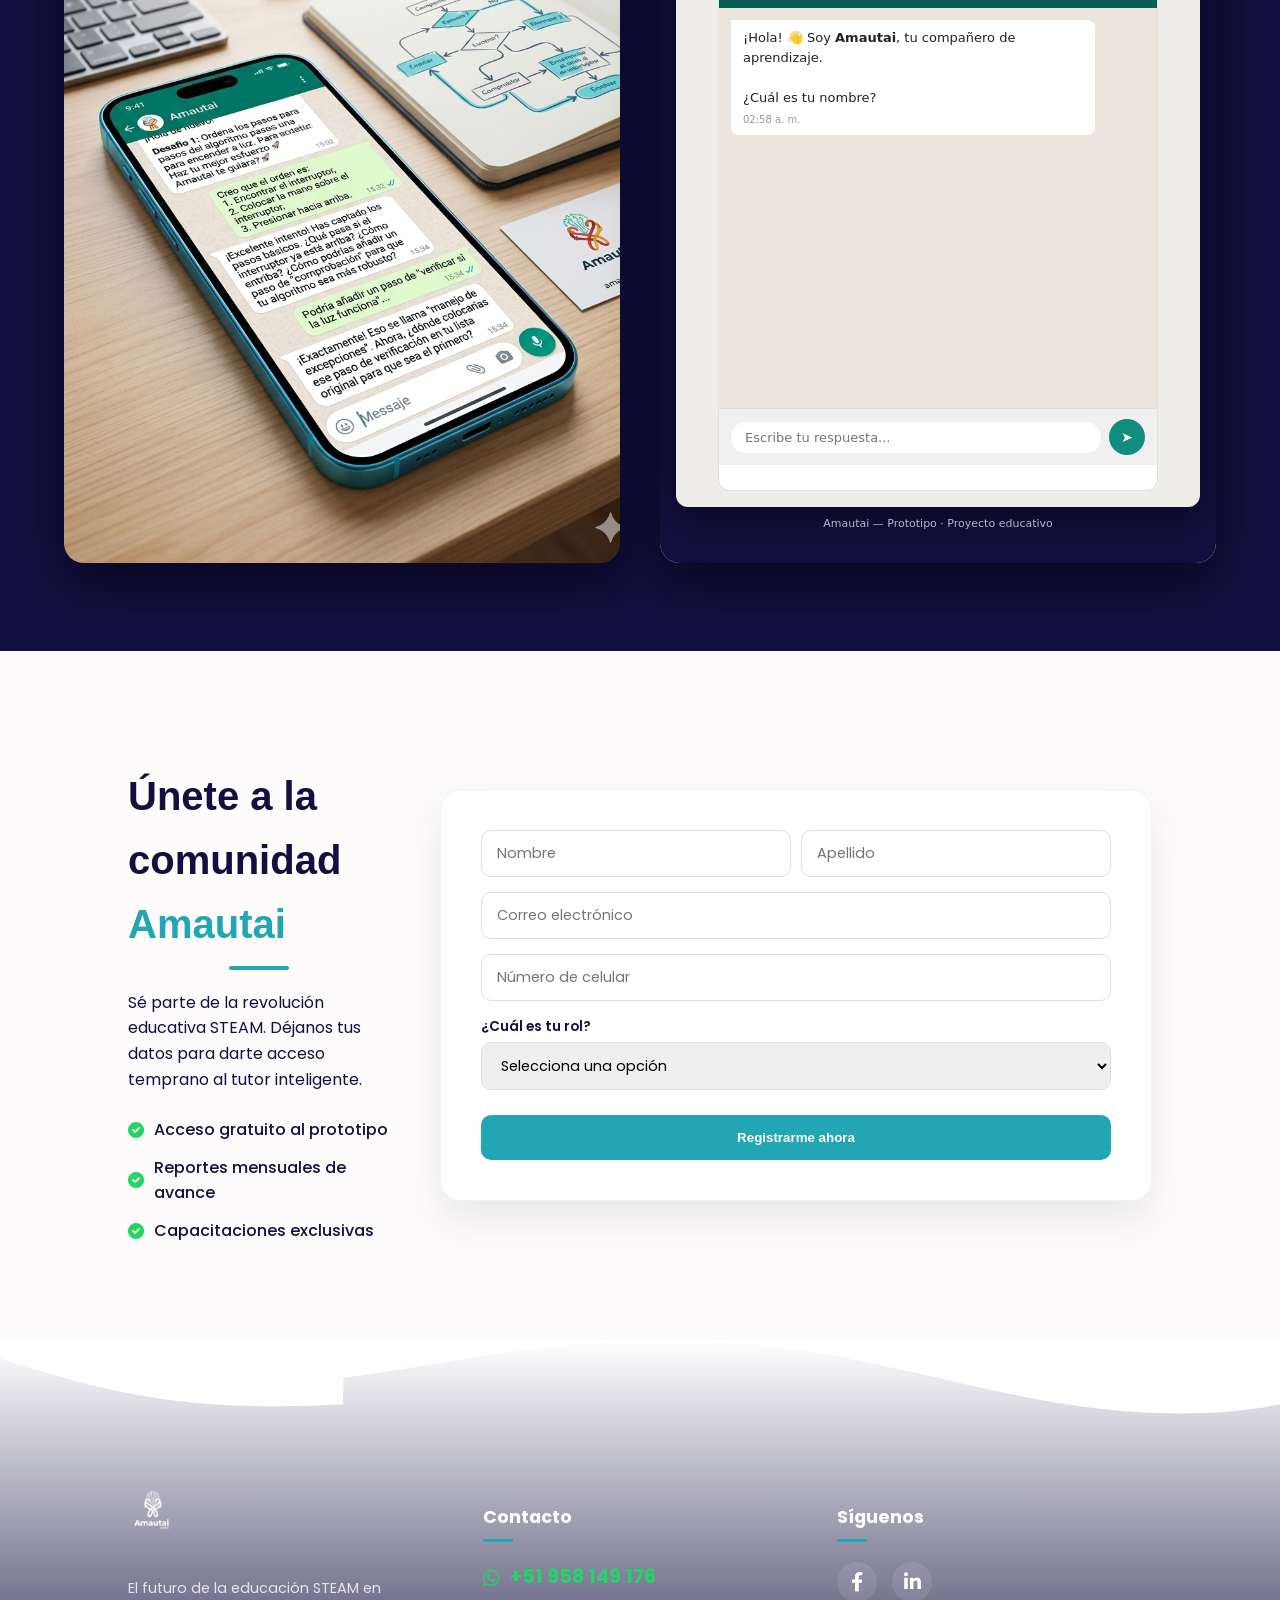
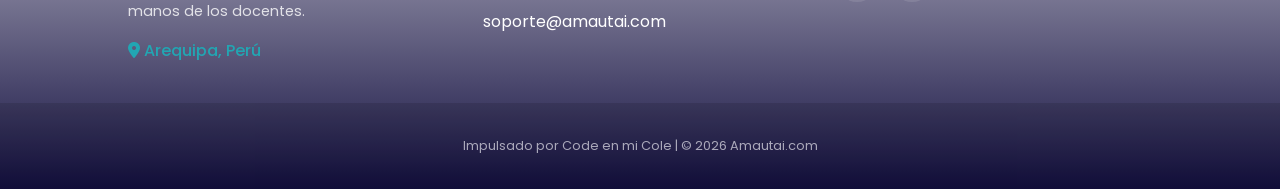
==== commit 5f6c7143: "Update index.html" ====
--- a/index.html
+++ b/index.html
@@ -19,7 +19,7 @@
         <ul>
             <li><a href="#inicio">Inicio</a></li>
             <li><a href="#metodologia">Metodología</a></li>
-            <li><a href="#prototipo" class="btn-nav">Ver Prototipo</a></li>
+            <li><a href="#prototipo" class="btn-nav">Ver Demo</a></li>
         </ul>
     </nav>
     
@@ -229,9 +229,9 @@
     </div>
 
     <div class="footer-credits">
-        <p>Hecho con el ❤️ en Arequipa | &copy; 2026 Amautai.com</p>
+        <p>Impulsado por Code en mi Cole | &copy; 2026 Amautai.com</p>
     </div>
 </footer>
 
 </body>
-</html>+</html>
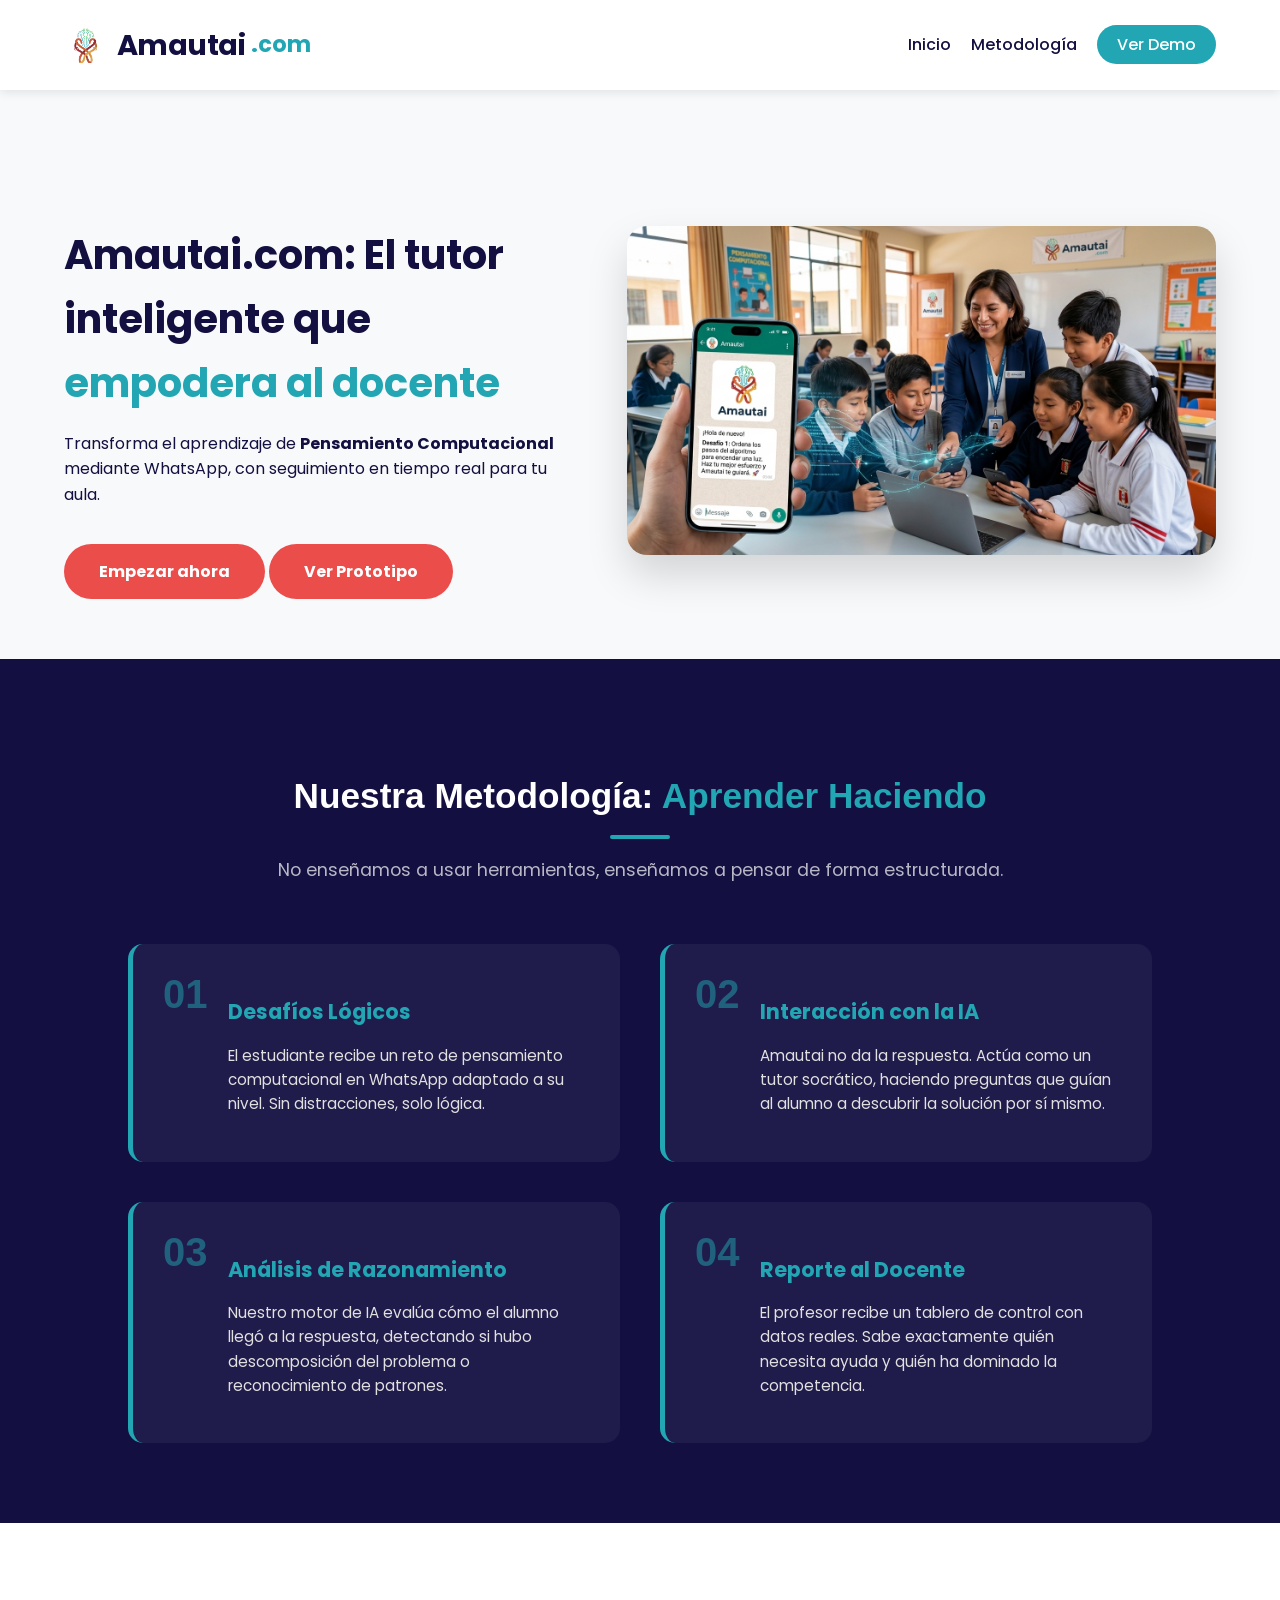
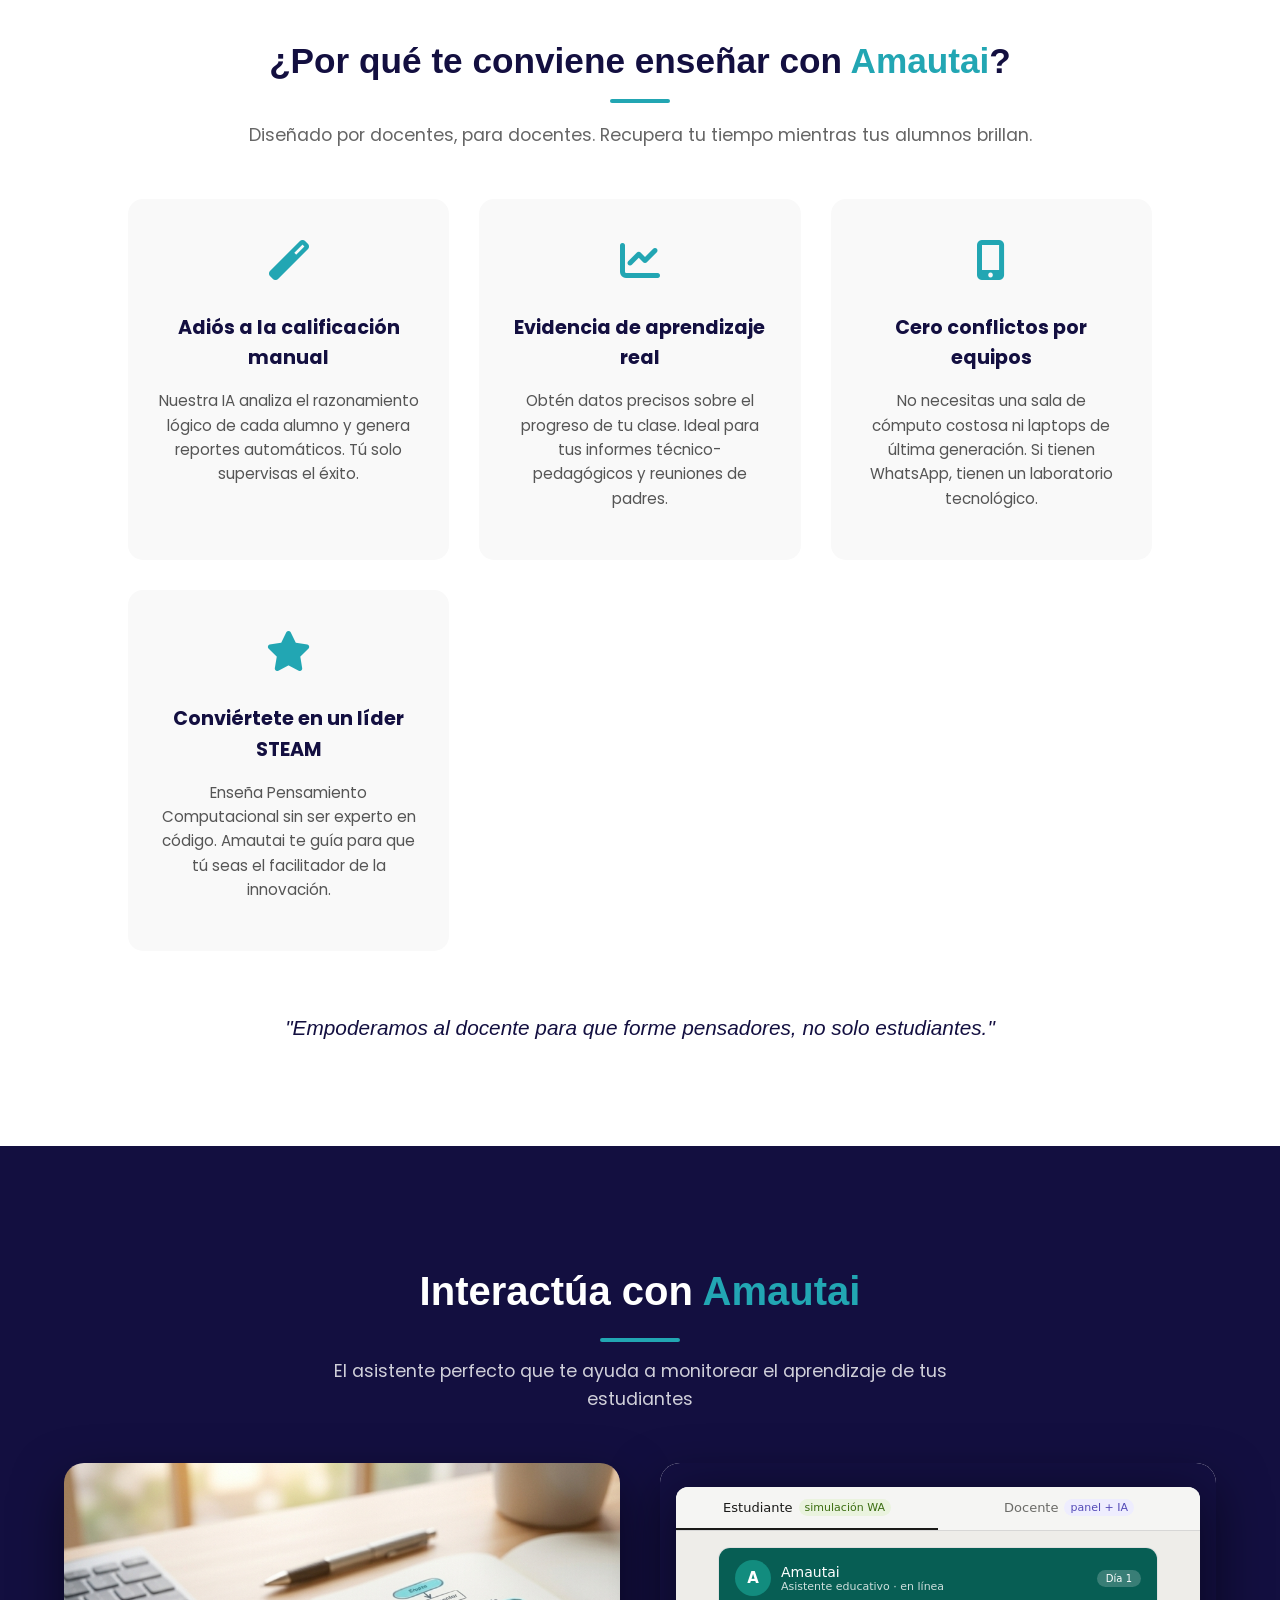
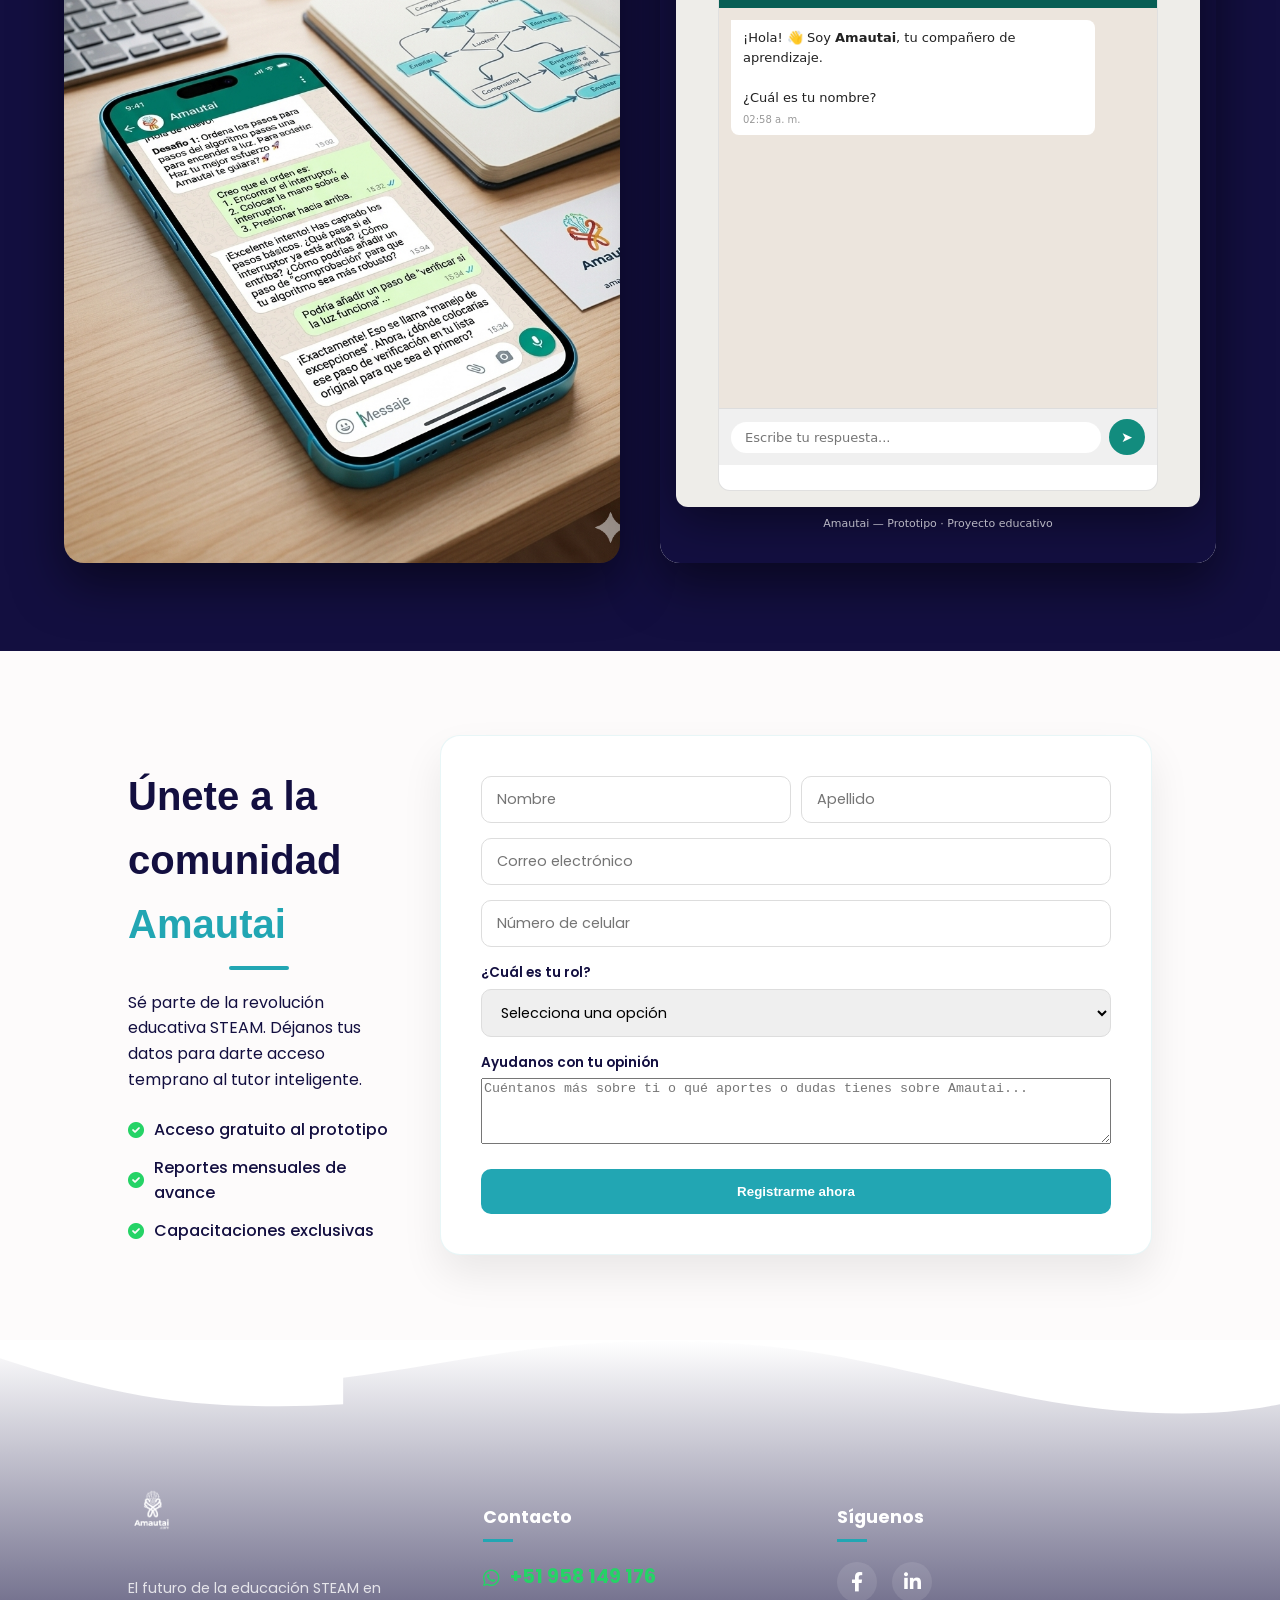
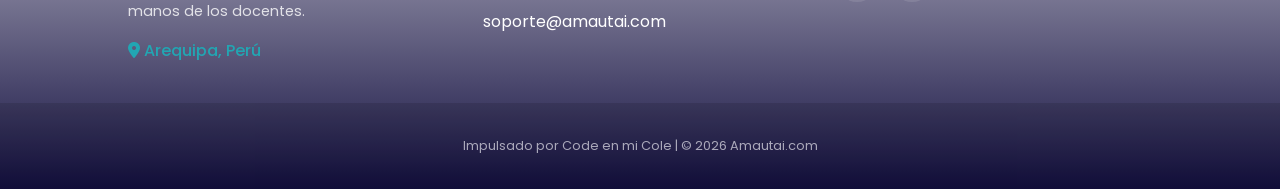
==== commit c9dc6161: "Update index.html" ====
--- a/index.html
+++ b/index.html
@@ -164,7 +164,10 @@
                   <option value="Funcionario">Funcionario Público</option>
                   <option value="Otro">Otro</option>
               </select>
-          
+
+            <label for="comentarios">Ayudanos con tu opinión</label>
+            <textarea id="comentarios" name="comentarios" rows="4" placeholder="Cuéntanos más sobre ti o qué aportes o dudas tienes sobre Amautai..."></textarea>
+                
               <button type="submit" id="submit-btn" class="submit-btn">Registrarme ahora</button>
           </form>
           <script>
